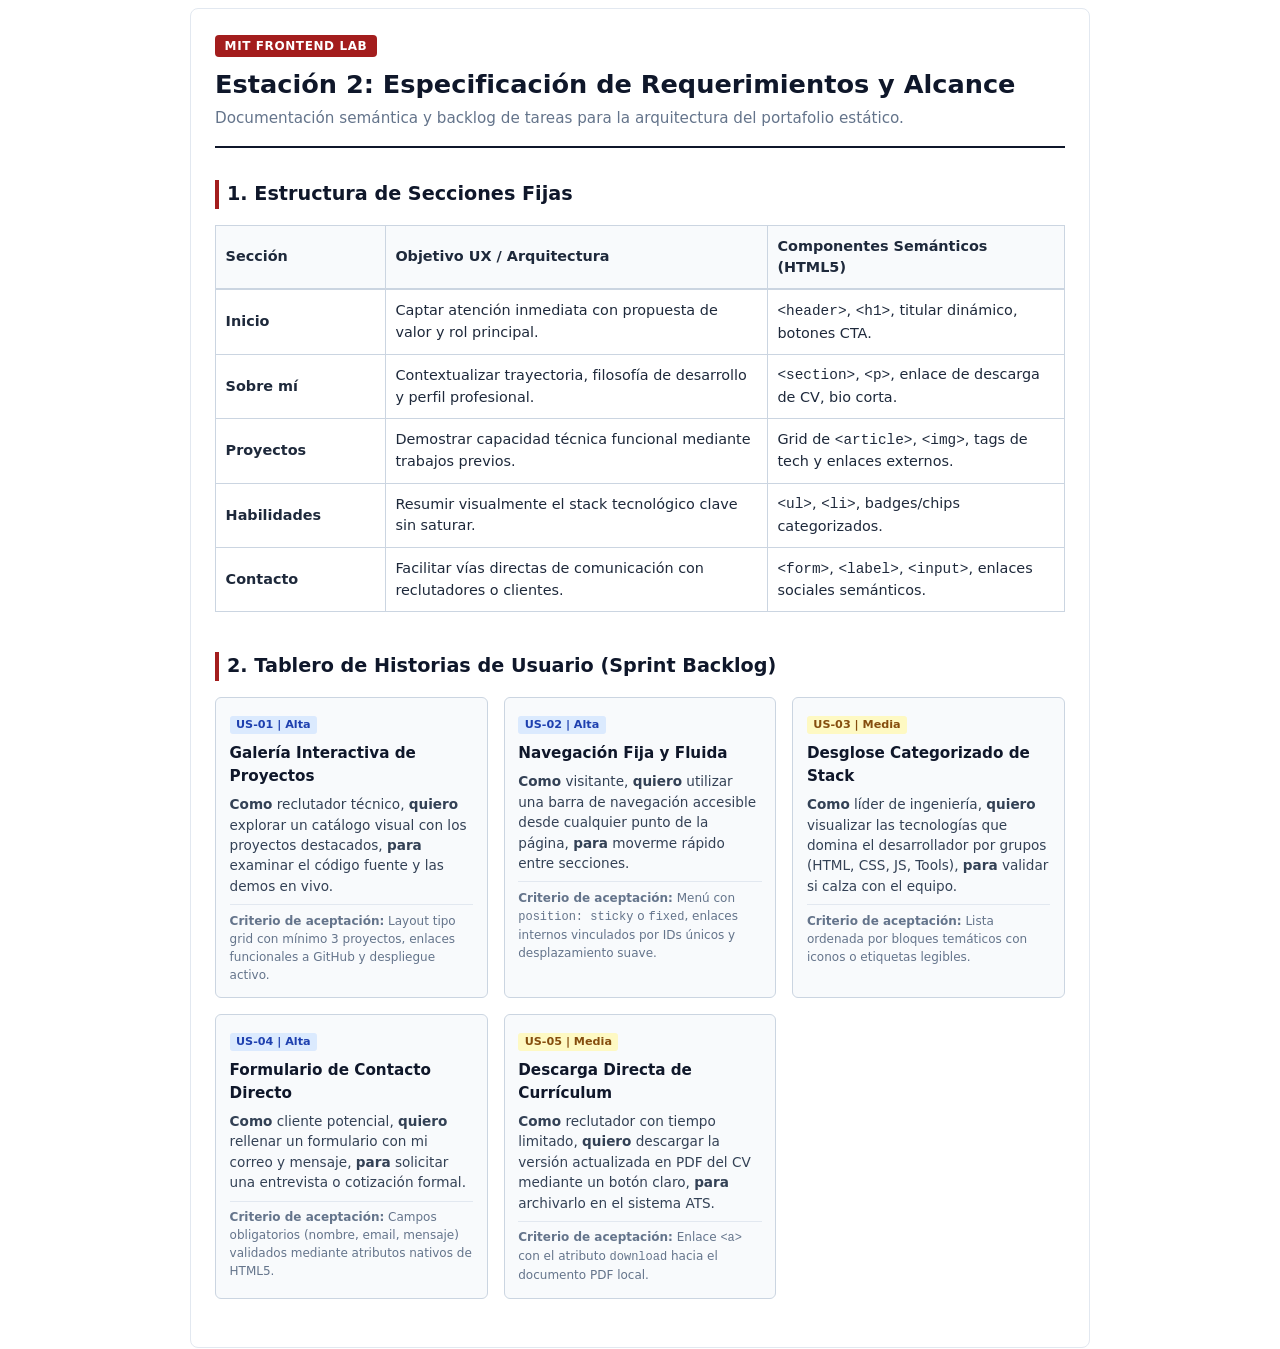
==== index.html @ 768babd1 "feat: Se completo la estación 2, estructura y contenido del portafolio" ====
<!DOCTYPE html>
<html lang="es">
    <head>
        <meta charset="UTF-8">
        <meta name="viewport" content="width=device-width, initial-scale=1.0">
        <title>Mi Página Web</title>
        <link rel="stylesheet" href="styles.css">
    </head>
    <body>

        


<article style="font-family: system-ui, -apple-system, sans-serif; max-width: 850px; margin: 0 auto; color: #1e293b; line-height: 1.5; padding: 1.5rem; border: 1px solid #e2e8f0; border-radius: 8px; background-color: #ffffff;">
  
  <header style="border-bottom: 2px solid #0f172a; padding-bottom: 1rem; margin-bottom: 2rem;">
    <span style="background-color: #a31d1d; color: #ffffff; padding: 0.25rem 0.6rem; border-radius: 4px; font-weight: 700; font-size: 0.75rem; letter-spacing: 0.05em; text-transform: uppercase;">MIT Frontend Lab</span>
    <h1 style="margin: 0.5rem 0 0.25rem 0; font-size: 1.6rem; color: #0f172a;">Estación 2: Especificación de Requerimientos y Alcance</h1>
    <p style="margin: 0; color: #64748b; font-size: 0.95rem;">Documentación semántica y backlog de tareas para la arquitectura del portafolio estático.</p>
  </header>

  <!-- Definición de Secciones Fijas -->
  <section style="margin-bottom: 2.5rem;">
    <h2 style="font-size: 1.2rem; color: #0f172a; border-left: 4px solid #a31d1d; padding-left: 0.5rem; margin-bottom: 1rem;">1. Estructura de Secciones Fijas</h2>
    
    <table style="width: 100%; border-collapse: collapse; text-align: left; font-size: 0.9rem;">
      <thead>
        <tr style="background-color: #f8fafc; border-bottom: 2px solid #cbd5e1;">
          <th style="padding: 0.6rem; border: 1px solid #cbd5e1; width: 20%;">Sección</th>
          <th style="padding: 0.6rem; border: 1px solid #cbd5e1; width: 45%;">Objetivo UX / Arquitectura</th>
          <th style="padding: 0.6rem; border: 1px solid #cbd5e1; width: 35%;">Componentes Semánticos (HTML5)</th>
        </tr>
      </thead>
      <tbody>
        <tr>
          <td style="padding: 0.6rem; border: 1px solid #cbd5e1; font-weight: 600;">Inicio</td>
          <td style="padding: 0.6rem; border: 1px solid #cbd5e1;">Captar atención inmediata con propuesta de valor y rol principal.</td>
          <td style="padding: 0.6rem; border: 1px solid #cbd5e1;"><code>&lt;header&gt;</code>, <code>&lt;h1&gt;</code>, titular dinámico, botones CTA.</td>
        </tr>
        <tr>
          <td style="padding: 0.6rem; border: 1px solid #cbd5e1; font-weight: 600;">Sobre mí</td>
          <td style="padding: 0.6rem; border: 1px solid #cbd5e1;">Contextualizar trayectoria, filosofía de desarrollo y perfil profesional.</td>
          <td style="padding: 0.6rem; border: 1px solid #cbd5e1;"><code>&lt;section&gt;</code>, <code>&lt;p&gt;</code>, enlace de descarga de CV, bio corta.</td>
        </tr>
        <tr>
          <td style="padding: 0.6rem; border: 1px solid #cbd5e1; font-weight: 600;">Proyectos</td>
          <td style="padding: 0.6rem; border: 1px solid #cbd5e1;">Demostrar capacidad técnica funcional mediante trabajos previos.</td>
          <td style="padding: 0.6rem; border: 1px solid #cbd5e1;">Grid de <code>&lt;article&gt;</code>, <code>&lt;img&gt;</code>, tags de tech y enlaces externos.</td>
        </tr>
        <tr>
          <td style="padding: 0.6rem; border: 1px solid #cbd5e1; font-weight: 600;">Habilidades</td>
          <td style="padding: 0.6rem; border: 1px solid #cbd5e1;">Resumir visualmente el stack tecnológico clave sin saturar.</td>
          <td style="padding: 0.6rem; border: 1px solid #cbd5e1;"><code>&lt;ul&gt;</code>, <code>&lt;li&gt;</code>, badges/chips categorizados.</td>
        </tr>
        <tr>
          <td style="padding: 0.6rem; border: 1px solid #cbd5e1; font-weight: 600;">Contacto</td>
          <td style="padding: 0.6rem; border: 1px solid #cbd5e1;">Facilitar vías directas de comunicación con reclutadores o clientes.</td>
          <td style="padding: 0.6rem; border: 1px solid #cbd5e1;"><code>&lt;form&gt;</code>, <code>&lt;label&gt;</code>, <code>&lt;input&gt;</code>, enlaces sociales semánticos.</td>
        </tr>
      </tbody>
    </table>
  </section>

  <!-- Historias de Usuario / Tarjetas de Tareas -->
  <section style="margin-bottom: 1.5rem;">
    <h2 style="font-size: 1.2rem; color: #0f172a; border-left: 4px solid #a31d1d; padding-left: 0.5rem; margin-bottom: 1rem;">2. Tablero de Historias de Usuario (Sprint Backlog)</h2>
    
    <div style="display: grid; grid-template-columns: repeat(auto-fit, minmax(250px, 1fr)); gap: 1rem;">
      
      <!-- Card 1 -->
      <div style="border: 1px solid #cbd5e1; border-radius: 6px; padding: 0.85rem; background-color: #f8fafc;">
        <span style="font-size: 0.7rem; font-weight: 700; color: #1e40af; background: #dbeafe; padding: 0.15rem 0.4rem; border-radius: 3px;">US-01 | Alta</span>
        <h3 style="margin: 0.4rem 0; font-size: 0.95rem; color: #0f172a;">Galería Interactiva de Proyectos</h3>
        <p style="font-size: 0.85rem; color: #334155; margin: 0 0 0.5rem 0;"><strong>Como</strong> reclutador técnico, <strong>quiero</strong> explorar un catálogo visual con los proyectos destacados, <strong>para</strong> examinar el código fuente y las demos en vivo.</p>
        <div style="font-size: 0.75rem; color: #64748b; border-top: 1px solid #e2e8f0; padding-top: 0.4rem;">
          <strong>Criterio de aceptación:</strong> Layout tipo grid con mínimo 3 proyectos, enlaces funcionales a GitHub y despliegue activo.
        </div>
      </div>

      <!-- Card 2 -->
      <div style="border: 1px solid #cbd5e1; border-radius: 6px; padding: 0.85rem; background-color: #f8fafc;">
        <span style="font-size: 0.7rem; font-weight: 700; color: #1e40af; background: #dbeafe; padding: 0.15rem 0.4rem; border-radius: 3px;">US-02 | Alta</span>
        <h3 style="margin: 0.4rem 0; font-size: 0.95rem; color: #0f172a;">Navegación Fija y Fluida</h3>
        <p style="font-size: 0.85rem; color: #334155; margin: 0 0 0.5rem 0;"><strong>Como</strong> visitante, <strong>quiero</strong> utilizar una barra de navegación accesible desde cualquier punto de la página, <strong>para</strong> moverme rápido entre secciones.</p>
        <div style="font-size: 0.75rem; color: #64748b; border-top: 1px solid #e2e8f0; padding-top: 0.4rem;">
          <strong>Criterio de aceptación:</strong> Menú con <code>position: sticky</code> o <code>fixed</code>, enlaces internos vinculados por IDs únicos y desplazamiento suave.
        </div>
      </div>

      <!-- Card 3 -->
      <div style="border: 1px solid #cbd5e1; border-radius: 6px; padding: 0.85rem; background-color: #f8fafc;">
        <span style="font-size: 0.7rem; font-weight: 700; color: #854d0e; background: #fef9c3; padding: 0.15rem 0.4rem; border-radius: 3px;">US-03 | Media</span>
        <h3 style="margin: 0.4rem 0; font-size: 0.95rem; color: #0f172a;">Desglose Categorizado de Stack</h3>
        <p style="font-size: 0.85rem; color: #334155; margin: 0 0 0.5rem 0;"><strong>Como</strong> líder de ingeniería, <strong>quiero</strong> visualizar las tecnologías que domina el desarrollador por grupos (HTML, CSS, JS, Tools), <strong>para</strong> validar si calza con el equipo.</p>
        <div style="font-size: 0.75rem; color: #64748b; border-top: 1px solid #e2e8f0; padding-top: 0.4rem;">
          <strong>Criterio de aceptación:</strong> Lista ordenada por bloques temáticos con iconos o etiquetas legibles.
        </div>
      </div>

      <!-- Card 4 -->
      <div style="border: 1px solid #cbd5e1; border-radius: 6px; padding: 0.85rem; background-color: #f8fafc;">
        <span style="font-size: 0.7rem; font-weight: 700; color: #1e40af; background: #dbeafe; padding: 0.15rem 0.4rem; border-radius: 3px;">US-04 | Alta</span>
        <h3 style="margin: 0.4rem 0; font-size: 0.95rem; color: #0f172a;">Formulario de Contacto Directo</h3>
        <p style="font-size: 0.85rem; color: #334155; margin: 0 0 0.5rem 0;"><strong>Como</strong> cliente potencial, <strong>quiero</strong> rellenar un formulario con mi correo y mensaje, <strong>para</strong> solicitar una entrevista o cotización formal.</p>
        <div style="font-size: 0.75rem; color: #64748b; border-top: 1px solid #e2e8f0; padding-top: 0.4rem;">
          <strong>Criterio de aceptación:</strong> Campos obligatorios (nombre, email, mensaje) validados mediante atributos nativos de HTML5.
        </div>
      </div>

      <!-- Card 5 -->
      <div style="border: 1px solid #cbd5e1; border-radius: 6px; padding: 0.85rem; background-color: #f8fafc;">
        <span style="font-size: 0.7rem; font-weight: 700; color: #854d0e; background: #fef9c3; padding: 0.15rem 0.4rem; border-radius: 3px;">US-05 | Media</span>
        <h3 style="margin: 0.4rem 0; font-size: 0.95rem; color: #0f172a;">Descarga Directa de Currículum</h3>
        <p style="font-size: 0.85rem; color: #334155; margin: 0 0 0.5rem 0;"><strong>Como</strong> reclutador con tiempo limitado, <strong>quiero</strong> descargar la versión actualizada en PDF del CV mediante un botón claro, <strong>para</strong> archivarlo en el sistema ATS.</p>
        <div style="font-size: 0.75rem; color: #64748b; border-top: 1px solid #e2e8f0; padding-top: 0.4rem;">
          <strong>Criterio de aceptación:</strong> Enlace <code>&lt;a&gt;</code> con el atributo <code>download</code> hacia el documento PDF local.
        </div>
      </div>

    </div>
  </section>
</article>

    </body>
</html>
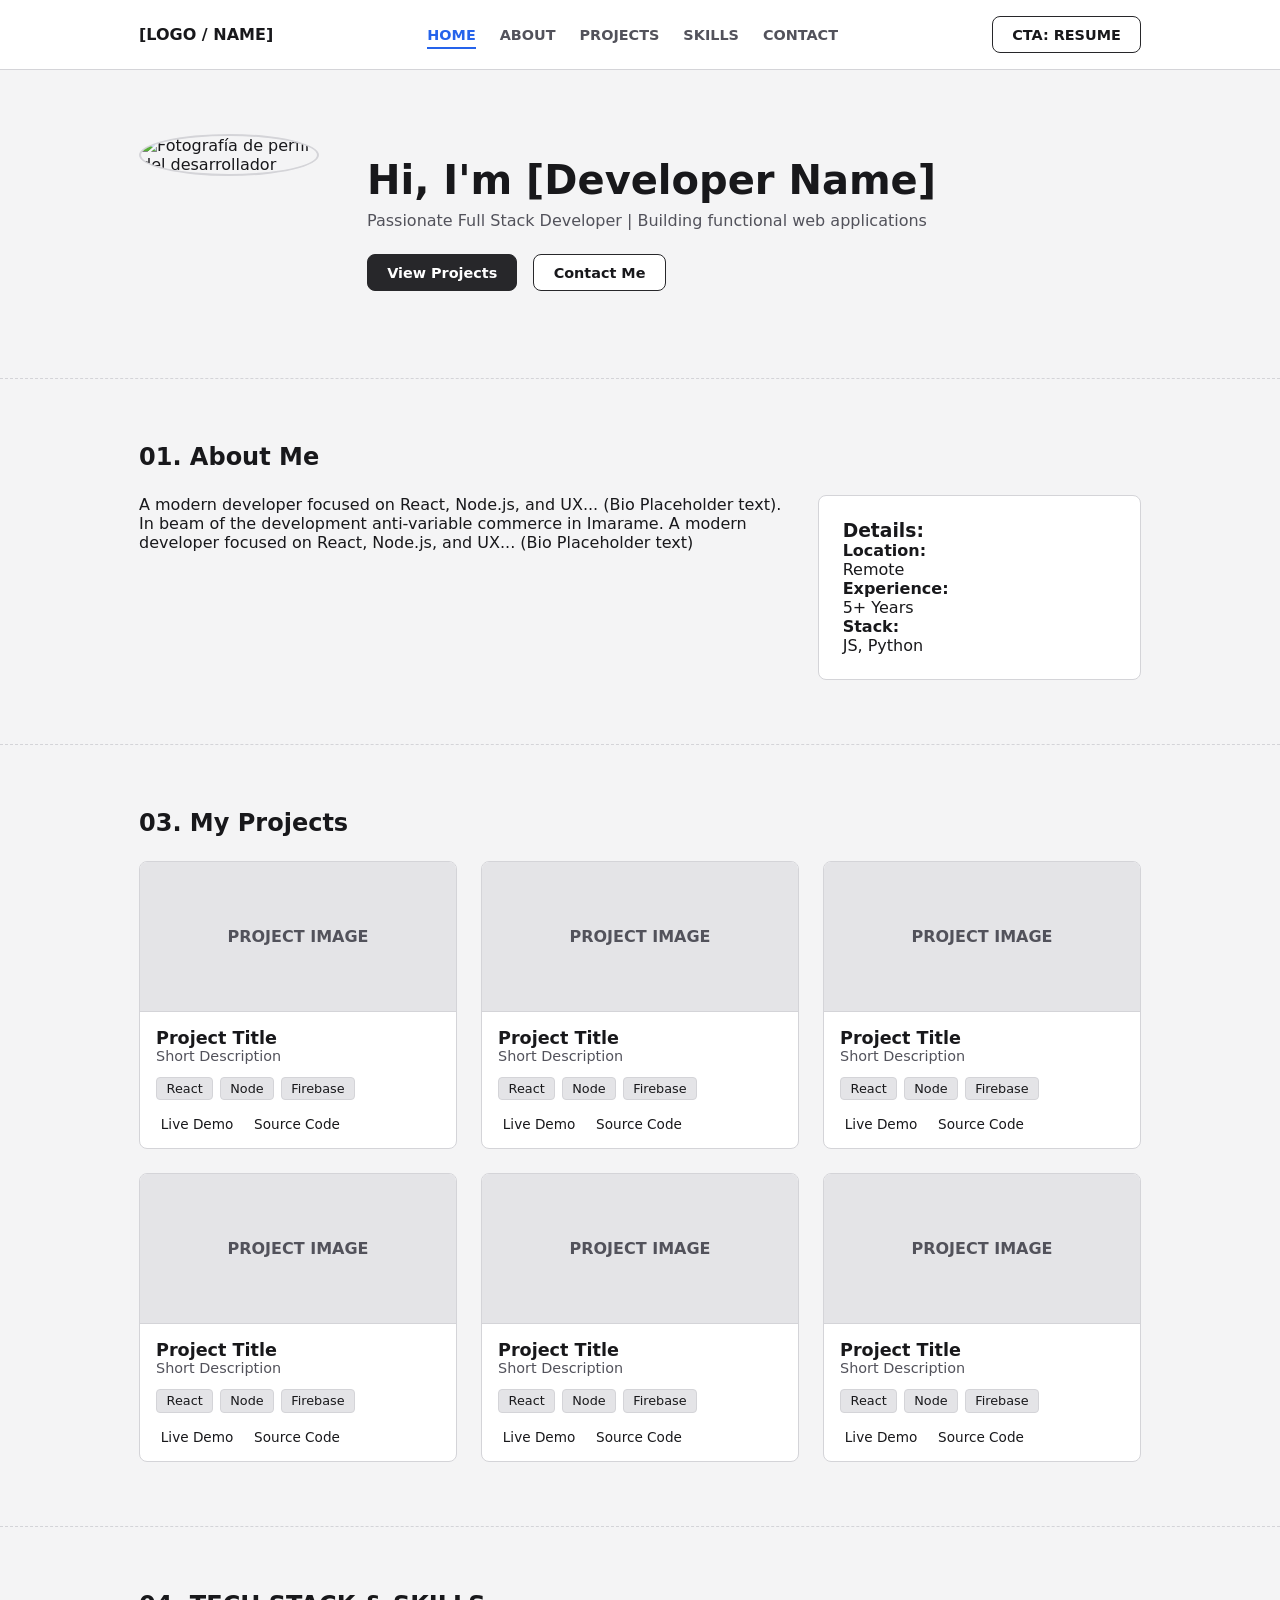
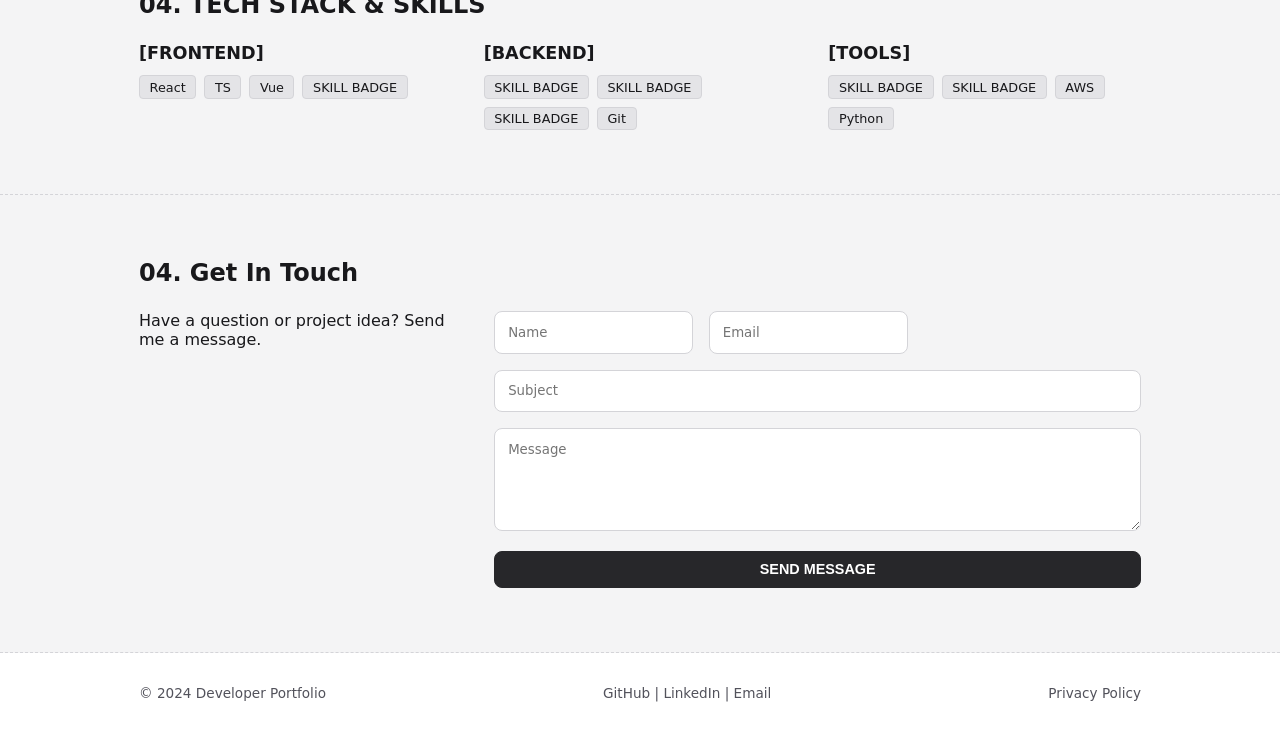
==== commit bde94468: "fix: project structure" ====
--- a/index.html
+++ b/index.html
@@ -1,125 +1,440 @@
-<!DOCTYPE html>
+<!doctype html>
 <html lang="es">
-    <head>
-        <meta charset="UTF-8">
-        <meta name="viewport" content="width=device-width, initial-scale=1.0">
-        <title>Mi Página Web</title>
-        <link rel="stylesheet" href="styles.css">
-    </head>
-    <body>
-
-        
-
-
-<article style="font-family: system-ui, -apple-system, sans-serif; max-width: 850px; margin: 0 auto; color: #1e293b; line-height: 1.5; padding: 1.5rem; border: 1px solid #e2e8f0; border-radius: 8px; background-color: #ffffff;">
-  
-  <header style="border-bottom: 2px solid #0f172a; padding-bottom: 1rem; margin-bottom: 2rem;">
-    <span style="background-color: #a31d1d; color: #ffffff; padding: 0.25rem 0.6rem; border-radius: 4px; font-weight: 700; font-size: 0.75rem; letter-spacing: 0.05em; text-transform: uppercase;">MIT Frontend Lab</span>
-    <h1 style="margin: 0.5rem 0 0.25rem 0; font-size: 1.6rem; color: #0f172a;">Estación 2: Especificación de Requerimientos y Alcance</h1>
-    <p style="margin: 0; color: #64748b; font-size: 0.95rem;">Documentación semántica y backlog de tareas para la arquitectura del portafolio estático.</p>
-  </header>
-
-  <!-- Definición de Secciones Fijas -->
-  <section style="margin-bottom: 2.5rem;">
-    <h2 style="font-size: 1.2rem; color: #0f172a; border-left: 4px solid #a31d1d; padding-left: 0.5rem; margin-bottom: 1rem;">1. Estructura de Secciones Fijas</h2>
-    
-    <table style="width: 100%; border-collapse: collapse; text-align: left; font-size: 0.9rem;">
-      <thead>
-        <tr style="background-color: #f8fafc; border-bottom: 2px solid #cbd5e1;">
-          <th style="padding: 0.6rem; border: 1px solid #cbd5e1; width: 20%;">Sección</th>
-          <th style="padding: 0.6rem; border: 1px solid #cbd5e1; width: 45%;">Objetivo UX / Arquitectura</th>
-          <th style="padding: 0.6rem; border: 1px solid #cbd5e1; width: 35%;">Componentes Semánticos (HTML5)</th>
-        </tr>
-      </thead>
-      <tbody>
-        <tr>
-          <td style="padding: 0.6rem; border: 1px solid #cbd5e1; font-weight: 600;">Inicio</td>
-          <td style="padding: 0.6rem; border: 1px solid #cbd5e1;">Captar atención inmediata con propuesta de valor y rol principal.</td>
-          <td style="padding: 0.6rem; border: 1px solid #cbd5e1;"><code>&lt;header&gt;</code>, <code>&lt;h1&gt;</code>, titular dinámico, botones CTA.</td>
-        </tr>
-        <tr>
-          <td style="padding: 0.6rem; border: 1px solid #cbd5e1; font-weight: 600;">Sobre mí</td>
-          <td style="padding: 0.6rem; border: 1px solid #cbd5e1;">Contextualizar trayectoria, filosofía de desarrollo y perfil profesional.</td>
-          <td style="padding: 0.6rem; border: 1px solid #cbd5e1;"><code>&lt;section&gt;</code>, <code>&lt;p&gt;</code>, enlace de descarga de CV, bio corta.</td>
-        </tr>
-        <tr>
-          <td style="padding: 0.6rem; border: 1px solid #cbd5e1; font-weight: 600;">Proyectos</td>
-          <td style="padding: 0.6rem; border: 1px solid #cbd5e1;">Demostrar capacidad técnica funcional mediante trabajos previos.</td>
-          <td style="padding: 0.6rem; border: 1px solid #cbd5e1;">Grid de <code>&lt;article&gt;</code>, <code>&lt;img&gt;</code>, tags de tech y enlaces externos.</td>
-        </tr>
-        <tr>
-          <td style="padding: 0.6rem; border: 1px solid #cbd5e1; font-weight: 600;">Habilidades</td>
-          <td style="padding: 0.6rem; border: 1px solid #cbd5e1;">Resumir visualmente el stack tecnológico clave sin saturar.</td>
-          <td style="padding: 0.6rem; border: 1px solid #cbd5e1;"><code>&lt;ul&gt;</code>, <code>&lt;li&gt;</code>, badges/chips categorizados.</td>
-        </tr>
-        <tr>
-          <td style="padding: 0.6rem; border: 1px solid #cbd5e1; font-weight: 600;">Contacto</td>
-          <td style="padding: 0.6rem; border: 1px solid #cbd5e1;">Facilitar vías directas de comunicación con reclutadores o clientes.</td>
-          <td style="padding: 0.6rem; border: 1px solid #cbd5e1;"><code>&lt;form&gt;</code>, <code>&lt;label&gt;</code>, <code>&lt;input&gt;</code>, enlaces sociales semánticos.</td>
-        </tr>
-      </tbody>
-    </table>
-  </section>
-
-  <!-- Historias de Usuario / Tarjetas de Tareas -->
-  <section style="margin-bottom: 1.5rem;">
-    <h2 style="font-size: 1.2rem; color: #0f172a; border-left: 4px solid #a31d1d; padding-left: 0.5rem; margin-bottom: 1rem;">2. Tablero de Historias de Usuario (Sprint Backlog)</h2>
-    
-    <div style="display: grid; grid-template-columns: repeat(auto-fit, minmax(250px, 1fr)); gap: 1rem;">
-      
-      <!-- Card 1 -->
-      <div style="border: 1px solid #cbd5e1; border-radius: 6px; padding: 0.85rem; background-color: #f8fafc;">
-        <span style="font-size: 0.7rem; font-weight: 700; color: #1e40af; background: #dbeafe; padding: 0.15rem 0.4rem; border-radius: 3px;">US-01 | Alta</span>
-        <h3 style="margin: 0.4rem 0; font-size: 0.95rem; color: #0f172a;">Galería Interactiva de Proyectos</h3>
-        <p style="font-size: 0.85rem; color: #334155; margin: 0 0 0.5rem 0;"><strong>Como</strong> reclutador técnico, <strong>quiero</strong> explorar un catálogo visual con los proyectos destacados, <strong>para</strong> examinar el código fuente y las demos en vivo.</p>
-        <div style="font-size: 0.75rem; color: #64748b; border-top: 1px solid #e2e8f0; padding-top: 0.4rem;">
-          <strong>Criterio de aceptación:</strong> Layout tipo grid con mínimo 3 proyectos, enlaces funcionales a GitHub y despliegue activo.
+  <head>
+    <meta charset="UTF-8" />
+    <meta name="viewport" content="width=device-width, initial-scale=1.0" />
+    <title>Developer Portfolio</title>
+    <link rel="stylesheet" href="assets/styles/styles.css" />
+    <script src="assets/scripts/script.js"></script>
+    <!-- Lucide Icons -->
+    <script src="https://unpkg.com/lucide@latest"></script>
+  </head>
+  <body>
+    <!-- STICKY NAVBAR -->
+    <header class="navbar-header">
+      <nav class="navbar" aria-label="Navegación principal">
+        <span class="logo" role="banner">[LOGO / NAME]</span>
+
+        <ul class="nav-links" role="list">
+          <li>
+            <a href="#hero" class="nav-link active" aria-current="page">HOME</a>
+          </li>
+          <li><a href="#about" class="nav-link">ABOUT</a></li>
+          <li><a href="#projects" class="nav-link">PROJECTS</a></li>
+          <li><a href="#skills" class="nav-link">SKILLS</a></li>
+          <li><a href="#contact" class="nav-link">CONTACT</a></li>
+        </ul>
+
+        <a href="#resume" class="btn btn-outline btn-sm" role="button"
+          >CTA: RESUME</a
+        >
+      </nav>
+    </header>
+
+    <main>
+      <!-- 01. HERO SECTION -->
+      <section
+        id="hero"
+        class="section hero-section"
+        aria-labelledby="hero-heading"
+      >
+        <div class="container hero-container">
+          <figure class="profile-img-container">
+            <img
+              src="https://upload.wikimedia.org/wikipedia/commons/thumb/3/3e/Raccoon_in_Central_Park_(35264).jpg/1280px-Raccoon_in_Central_Park_(35264).jpg"
+              alt="Fotografía de perfil del desarrollador"
+              id="profile-img"
+              class="profile-img"
+              tabindex="0"
+              role="button"
+              aria-pressed="false"
+              aria-label="Activar efecto cómico de giro disco en la imagen de perfil"
+            />
+          </figure>
+
+          <header class="hero-content">
+            <h1 id="hero-heading">Hi, I'm [Developer Name]</h1>
+            <p class="subtitle">
+              Passionate Full Stack Developer | Building functional web
+              applications
+            </p>
+
+            <div
+              class="hero-buttons"
+              role="group"
+              aria-label="Acciones principales"
+            >
+              <a href="#projects" class="btn btn-primary" role="button"
+                >View Projects</a
+              >
+              <a href="#contact" class="btn btn-secondary" role="button"
+                >Contact Me</a
+              >
+            </div>
+          </header>
         </div>
+      </section>
+
+      <!-- 02. ABOUT ME -->
+      <section
+        id="about"
+        class="section about-section"
+        aria-labelledby="about-heading"
+      >
+        <div class="container">
+          <h2 id="about-heading">01. About Me</h2>
+
+          <div class="about-grid">
+            <article class="about-bio">
+              <p>
+                A modern developer focused on React, Node.js, and UX... (Bio
+                Placeholder text). In beam of the development anti-variable
+                commerce in Imarame. A modern developer focused on React,
+                Node.js, and UX... (Bio Placeholder text)
+              </p>
+            </article>
+
+            <aside class="about-details-card" aria-labelledby="details-heading">
+              <h3 id="details-heading">Details:</h3>
+              <dl>
+                <dt><strong>Location:</strong></dt>
+                <dd>Remote</dd>
+                <dt><strong>Experience:</strong></dt>
+                <dd>5+ Years</dd>
+                <dt><strong>Stack:</strong></dt>
+                <dd>JS, Python</dd>
+              </dl>
+            </aside>
+          </div>
+        </div>
+      </section>
+
+      <!-- 03. MY PROJECTS -->
+      <section
+        id="projects"
+        class="section projects-section"
+        aria-labelledby="projects-heading"
+      >
+        <div class="container">
+          <h2 id="projects-heading">03. My Projects</h2>
+
+          <div class="projects-grid">
+            <!-- PROYECTO 1 -->
+            <article class="project-card">
+              <figure class="project-img-placeholder">
+                <figcaption>PROJECT IMAGE</figcaption>
+              </figure>
+              <div class="project-info">
+                <h3>Project Title</h3>
+                <p>Short Description</p>
+
+                <ul class="tags" aria-label="Tecnologías usadas">
+                  <li class="badge">React</li>
+                  <li class="badge">Node</li>
+                  <li class="badge">Firebase</li>
+                </ul>
+
+                <footer class="project-links">
+                  <a href="#" aria-label="Ver demostración en vivo del proyecto"
+                    ><i data-lucide="external-link" aria-hidden="true"></i> Live
+                    Demo</a
+                  >
+                  <a href="#" aria-label="Ver código fuente en GitHub"
+                    ><i data-lucide="code" aria-hidden="true"></i> Source
+                    Code</a
+                  >
+                </footer>
+              </div>
+            </article>
+
+            <!-- PROYECTO 2 -->
+            <article class="project-card">
+              <figure class="project-img-placeholder">
+                <figcaption>PROJECT IMAGE</figcaption>
+              </figure>
+              <div class="project-info">
+                <h3>Project Title</h3>
+                <p>Short Description</p>
+
+                <ul class="tags" aria-label="Tecnologías usadas">
+                  <li class="badge">React</li>
+                  <li class="badge">Node</li>
+                  <li class="badge">Firebase</li>
+                </ul>
+
+                <footer class="project-links">
+                  <a href="#" aria-label="Ver demostración en vivo del proyecto"
+                    ><i data-lucide="external-link" aria-hidden="true"></i> Live
+                    Demo</a
+                  >
+                  <a href="#" aria-label="Ver código fuente en GitHub"
+                    ><i data-lucide="code" aria-hidden="true"></i> Source
+                    Code</a
+                  >
+                </footer>
+              </div>
+            </article>
+
+            <!-- PROYECTO 3 -->
+            <article class="project-card">
+              <figure class="project-img-placeholder">
+                <figcaption>PROJECT IMAGE</figcaption>
+              </figure>
+              <div class="project-info">
+                <h3>Project Title</h3>
+                <p>Short Description</p>
+
+                <ul class="tags" aria-label="Tecnologías usadas">
+                  <li class="badge">React</li>
+                  <li class="badge">Node</li>
+                  <li class="badge">Firebase</li>
+                </ul>
+
+                <footer class="project-links">
+                  <a href="#" aria-label="Ver demostración en vivo del proyecto"
+                    ><i data-lucide="external-link" aria-hidden="true"></i> Live
+                    Demo</a
+                  >
+                  <a href="#" aria-label="Ver código fuente en GitHub"
+                    ><i data-lucide="code" aria-hidden="true"></i> Source
+                    Code</a
+                  >
+                </footer>
+              </div>
+            </article>
+
+            <!-- PROYECTO 4 -->
+            <article class="project-card">
+              <figure class="project-img-placeholder">
+                <figcaption>PROJECT IMAGE</figcaption>
+              </figure>
+              <div class="project-info">
+                <h3>Project Title</h3>
+                <p>Short Description</p>
+
+                <ul class="tags" aria-label="Tecnologías usadas">
+                  <li class="badge">React</li>
+                  <li class="badge">Node</li>
+                  <li class="badge">Firebase</li>
+                </ul>
+
+                <footer class="project-links">
+                  <a href="#" aria-label="Ver demostración en vivo del proyecto"
+                    ><i data-lucide="external-link" aria-hidden="true"></i> Live
+                    Demo</a
+                  >
+                  <a href="#" aria-label="Ver código fuente en GitHub"
+                    ><i data-lucide="code" aria-hidden="true"></i> Source
+                    Code</a
+                  >
+                </footer>
+              </div>
+            </article>
+
+            <!-- PROYECTO 5 -->
+            <article class="project-card">
+              <figure class="project-img-placeholder">
+                <figcaption>PROJECT IMAGE</figcaption>
+              </figure>
+              <div class="project-info">
+                <h3>Project Title</h3>
+                <p>Short Description</p>
+
+                <ul class="tags" aria-label="Tecnologías usadas">
+                  <li class="badge">React</li>
+                  <li class="badge">Node</li>
+                  <li class="badge">Firebase</li>
+                </ul>
+
+                <footer class="project-links">
+                  <a href="#" aria-label="Ver demostración en vivo del proyecto"
+                    ><i data-lucide="external-link" aria-hidden="true"></i> Live
+                    Demo</a
+                  >
+                  <a href="#" aria-label="Ver código fuente en GitHub"
+                    ><i data-lucide="code" aria-hidden="true"></i> Source
+                    Code</a
+                  >
+                </footer>
+              </div>
+            </article>
+
+            <!-- PROYECTO 6 -->
+            <article class="project-card">
+              <figure class="project-img-placeholder">
+                <figcaption>PROJECT IMAGE</figcaption>
+              </figure>
+              <div class="project-info">
+                <h3>Project Title</h3>
+                <p>Short Description</p>
+
+                <ul class="tags" aria-label="Tecnologías usadas">
+                  <li class="badge">React</li>
+                  <li class="badge">Node</li>
+                  <li class="badge">Firebase</li>
+                </ul>
+
+                <footer class="project-links">
+                  <a href="#" aria-label="Ver demostración en vivo del proyecto"
+                    ><i data-lucide="external-link" aria-hidden="true"></i> Live
+                    Demo</a
+                  >
+                  <a href="#" aria-label="Ver código fuente en GitHub"
+                    ><i data-lucide="code" aria-hidden="true"></i> Source
+                    Code</a
+                  >
+                </footer>
+              </div>
+            </article>
+          </div>
+        </div>
+      </section>
+
+      <!-- 04. TECH STACK & SKILLS -->
+      <section
+        id="skills"
+        class="section skills-section"
+        aria-labelledby="skills-heading"
+      >
+        <div class="container">
+          <h2 id="skills-heading">04. TECH STACK & SKILLS</h2>
+
+          <div class="skills-grid">
+            <fieldset
+              class="skill-group"
+              role="group"
+              aria-labelledby="skill-frontend"
+            >
+              <legend id="skill-frontend">[FRONTEND]</legend>
+              <ul class="skill-badges">
+                <li class="badge">React</li>
+                <li class="badge">TS</li>
+                <li class="badge">Vue</li>
+                <li class="badge">SKILL BADGE</li>
+              </ul>
+            </fieldset>
+
+            <fieldset
+              class="skill-group"
+              role="group"
+              aria-labelledby="skill-backend"
+            >
+              <legend id="skill-backend">[BACKEND]</legend>
+              <ul class="skill-badges">
+                <li class="badge">SKILL BADGE</li>
+                <li class="badge">SKILL BADGE</li>
+                <li class="badge">SKILL BADGE</li>
+                <li class="badge">Git</li>
+              </ul>
+            </fieldset>
+
+            <fieldset
+              class="skill-group"
+              role="group"
+              aria-labelledby="skill-tools"
+            >
+              <legend id="skill-tools">[TOOLS]</legend>
+              <ul class="skill-badges">
+                <li class="badge">SKILL BADGE</li>
+                <li class="badge">SKILL BADGE</li>
+                <li class="badge">AWS</li>
+                <li class="badge">Python</li>
+              </ul>
+            </fieldset>
+          </div>
+        </div>
+      </section>
+
+      <!-- 05. CONTACT ME -->
+      <section
+        id="contact"
+        class="section contact-section"
+        aria-labelledby="contact-heading"
+      >
+        <div class="container">
+          <h2 id="contact-heading">04. Get In Touch</h2>
+
+          <div class="contact-grid">
+            <p class="contact-text">
+              Have a question or project idea? Send me a message.
+            </p>
+
+            <form class="contact-form" aria-label="Formulario de contacto">
+              <div class="form-row">
+                <div class="field-container">
+                  <label for="name" class="visually-hidden">Nombre</label>
+                  <input
+                    type="text"
+                    id="name"
+                    name="name"
+                    placeholder="Name"
+                    required
+                    aria-required="true"
+                  />
+                </div>
+                <div class="field-container">
+                  <label for="email" class="visually-hidden"
+                    >Correo electrónico</label
+                  >
+                  <input
+                    type="email"
+                    id="email"
+                    name="email"
+                    placeholder="Email"
+                    required
+                    aria-required="true"
+                  />
+                </div>
+              </div>
+
+              <div class="field-container">
+                <label for="subject" class="visually-hidden">Asunto</label>
+                <input
+                  type="text"
+                  id="subject"
+                  name="subject"
+                  placeholder="Subject"
+                  required
+                  aria-required="true"
+                />
+              </div>
+
+              <div class="field-container">
+                <label for="message" class="visually-hidden">Mensaje</label>
+                <textarea
+                  id="message"
+                  name="message"
+                  placeholder="Message"
+                  rows="5"
+                  required
+                  aria-required="true"
+                ></textarea>
+              </div>
+
+              <button type="submit" class="btn btn-full">SEND MESSAGE</button>
+            </form>
+          </div>
+        </div>
+      </section>
+    </main>
+
+    <!-- FOOTER -->
+    <footer class="footer">
+      <div class="container footer-container">
+        <p>&copy; 2024 Developer Portfolio</p>
+
+        <nav class="footer-links" aria-label="Enlaces a redes sociales">
+          <a href="#" aria-label="Perfil de GitHub">GitHub</a> |
+          <a href="#" aria-label="Perfil de LinkedIn">LinkedIn</a> |
+          <a href="#" aria-label="Enviar correo electrónico">Email</a>
+        </nav>
+
+        <a href="#" class="privacy-link">Privacy Policy</a>
       </div>
-
-      <!-- Card 2 -->
-      <div style="border: 1px solid #cbd5e1; border-radius: 6px; padding: 0.85rem; background-color: #f8fafc;">
-        <span style="font-size: 0.7rem; font-weight: 700; color: #1e40af; background: #dbeafe; padding: 0.15rem 0.4rem; border-radius: 3px;">US-02 | Alta</span>
-        <h3 style="margin: 0.4rem 0; font-size: 0.95rem; color: #0f172a;">Navegación Fija y Fluida</h3>
-        <p style="font-size: 0.85rem; color: #334155; margin: 0 0 0.5rem 0;"><strong>Como</strong> visitante, <strong>quiero</strong> utilizar una barra de navegación accesible desde cualquier punto de la página, <strong>para</strong> moverme rápido entre secciones.</p>
-        <div style="font-size: 0.75rem; color: #64748b; border-top: 1px solid #e2e8f0; padding-top: 0.4rem;">
-          <strong>Criterio de aceptación:</strong> Menú con <code>position: sticky</code> o <code>fixed</code>, enlaces internos vinculados por IDs únicos y desplazamiento suave.
-        </div>
-      </div>
-
-      <!-- Card 3 -->
-      <div style="border: 1px solid #cbd5e1; border-radius: 6px; padding: 0.85rem; background-color: #f8fafc;">
-        <span style="font-size: 0.7rem; font-weight: 700; color: #854d0e; background: #fef9c3; padding: 0.15rem 0.4rem; border-radius: 3px;">US-03 | Media</span>
-        <h3 style="margin: 0.4rem 0; font-size: 0.95rem; color: #0f172a;">Desglose Categorizado de Stack</h3>
-        <p style="font-size: 0.85rem; color: #334155; margin: 0 0 0.5rem 0;"><strong>Como</strong> líder de ingeniería, <strong>quiero</strong> visualizar las tecnologías que domina el desarrollador por grupos (HTML, CSS, JS, Tools), <strong>para</strong> validar si calza con el equipo.</p>
-        <div style="font-size: 0.75rem; color: #64748b; border-top: 1px solid #e2e8f0; padding-top: 0.4rem;">
-          <strong>Criterio de aceptación:</strong> Lista ordenada por bloques temáticos con iconos o etiquetas legibles.
-        </div>
-      </div>
-
-      <!-- Card 4 -->
-      <div style="border: 1px solid #cbd5e1; border-radius: 6px; padding: 0.85rem; background-color: #f8fafc;">
-        <span style="font-size: 0.7rem; font-weight: 700; color: #1e40af; background: #dbeafe; padding: 0.15rem 0.4rem; border-radius: 3px;">US-04 | Alta</span>
-        <h3 style="margin: 0.4rem 0; font-size: 0.95rem; color: #0f172a;">Formulario de Contacto Directo</h3>
-        <p style="font-size: 0.85rem; color: #334155; margin: 0 0 0.5rem 0;"><strong>Como</strong> cliente potencial, <strong>quiero</strong> rellenar un formulario con mi correo y mensaje, <strong>para</strong> solicitar una entrevista o cotización formal.</p>
-        <div style="font-size: 0.75rem; color: #64748b; border-top: 1px solid #e2e8f0; padding-top: 0.4rem;">
-          <strong>Criterio de aceptación:</strong> Campos obligatorios (nombre, email, mensaje) validados mediante atributos nativos de HTML5.
-        </div>
-      </div>
-
-      <!-- Card 5 -->
-      <div style="border: 1px solid #cbd5e1; border-radius: 6px; padding: 0.85rem; background-color: #f8fafc;">
-        <span style="font-size: 0.7rem; font-weight: 700; color: #854d0e; background: #fef9c3; padding: 0.15rem 0.4rem; border-radius: 3px;">US-05 | Media</span>
-        <h3 style="margin: 0.4rem 0; font-size: 0.95rem; color: #0f172a;">Descarga Directa de Currículum</h3>
-        <p style="font-size: 0.85rem; color: #334155; margin: 0 0 0.5rem 0;"><strong>Como</strong> reclutador con tiempo limitado, <strong>quiero</strong> descargar la versión actualizada en PDF del CV mediante un botón claro, <strong>para</strong> archivarlo en el sistema ATS.</p>
-        <div style="font-size: 0.75rem; color: #64748b; border-top: 1px solid #e2e8f0; padding-top: 0.4rem;">
-          <strong>Criterio de aceptación:</strong> Enlace <code>&lt;a&gt;</code> con el atributo <code>download</code> hacia el documento PDF local.
-        </div>
-      </div>
-
-    </div>
-  </section>
-</article>
-
-    </body>
+    </footer>
+
+    <script>
+      lucide.createIcons();
+    </script>
+  </body>
 </html>
--- a/assets/styles/styles.css
+++ b/assets/styles/styles.css
@@ -0,0 +1,393 @@
+/* --- RESET & VARIABLES --- */
+* {
+  margin: 0;
+  padding: 0;
+  box-sizing: border-box;
+}
+
+:root {
+  --bg-color: #f4f4f5;
+  --card-bg: #ffffff;
+  --text-primary: #18181b;
+  --text-secondary: #52525b;
+  --border-color: #d4d4d8;
+  --accent-color: #27272a;
+  --active-color: #2563eb; /* Color de realce para navegación activa */
+  --radius: 8px;
+}
+
+html {
+  scroll-behavior: smooth;
+  font-family:
+    system-ui,
+    -apple-system,
+    BlinkMacSystemFont,
+    "Segoe UI",
+    Roboto,
+    Oxygen,
+    Ubuntu,
+    Cantarell,
+    sans-serif;
+  color: var(--text-primary);
+  background-color: var(--bg-color);
+}
+
+.container {
+  max-width: 1050px;
+  margin: 0 auto;
+  padding: 0 1.5rem;
+}
+
+.section {
+  padding: 4rem 0;
+  border-bottom: 1px dashed var(--border-color);
+}
+
+/* --- NAVBAR --- */
+.navbar-header {
+  position: sticky;
+  top: 0;
+  background-color: rgba(255, 255, 255, 0.95);
+  backdrop-filter: blur(5px);
+  border-bottom: 1px solid var(--border-color);
+  z-index: 1000;
+}
+
+.navbar {
+  max-width: 1050px;
+  margin: 0 auto;
+  padding: 1rem 1.5rem;
+  display: flex;
+  justify-content: space-between;
+  align-items: center;
+}
+
+.logo {
+  font-weight: bold;
+}
+
+.nav-links {
+  display: flex;
+  list-style: none;
+  gap: 1.5rem;
+}
+
+.nav-link {
+  text-decoration: none;
+  color: var(--text-secondary);
+  font-size: 0.9rem;
+  font-weight: 600;
+  transition:
+    color 0.3s,
+    border-bottom 0.3s;
+  padding-bottom: 4px;
+}
+
+/* Estado activo requerido por JavaScript */
+.nav-link.active {
+  color: var(--active-color);
+  border-bottom: 2px solid var(--active-color);
+}
+
+/* --- BUTTONS & BADGES --- */
+.btn {
+  display: inline-block;
+  padding: 0.6rem 1.2rem;
+  border-radius: var(--radius);
+  text-decoration: none;
+  font-weight: 600;
+  font-size: 0.9rem;
+  cursor: pointer;
+  border: 1px solid var(--accent-color);
+  transition: all 0.2s ease;
+}
+
+.btn-primary {
+  background-color: var(--accent-color);
+  color: white;
+}
+
+.btn-secondary {
+  background-color: white;
+  color: var(--text-primary);
+}
+
+.btn-outline {
+  background-color: transparent;
+  color: var(--text-primary);
+}
+
+.btn-full {
+  width: 100%;
+  background-color: var(--accent-color);
+  color: white;
+}
+
+.badge {
+  background-color: #e4e4e7;
+  padding: 0.2rem 0.6rem;
+  border-radius: 4px;
+  font-size: 0.8rem;
+  border: 1px solid var(--border-color);
+}
+
+/* --- HERO SECTION --- */
+.hero-container {
+  display: flex;
+  align-items: center;
+  gap: 3rem;
+}
+
+.profile-img-container {
+  /* Contenedor relativo para permitir desbordamiento al agrandar la imagen */
+  position: relative;
+  width: 180px;
+  height: 180px;
+}
+
+.profile-img {
+  width: 100%;
+  height: 100%;
+  border-radius: 50%;
+  object-fit: cover;
+  border: 2px solid var(--border-color);
+  cursor: pointer;
+  /* Transición fluida cuando no tiene la clase cómica */
+  transition:
+    transform 0.4s ease,
+    box-shadow 0.4s ease;
+}
+
+/* Animación cómica de giro infinito estilo disco */
+@keyframes spinDisc {
+  0% {
+    transform: scale(2.2) rotate(0deg);
+  }
+  100% {
+    transform: scale(2.2) rotate(360deg);
+  }
+}
+
+/* Clase añadida dinámicamente con JS */
+.profile-img.funny-spin {
+  animation: spinDisc 1s linear infinite;
+  box-shadow: 0 10px 25px rgba(0, 0, 0, 0.3);
+  z-index: 10;
+}
+
+.hero-content h1 {
+  font-size: 2.5rem;
+  margin-bottom: 0.5rem;
+}
+
+.hero-content .subtitle {
+  color: var(--text-secondary);
+  margin-bottom: 1.5rem;
+}
+
+.hero-buttons {
+  display: flex;
+  gap: 1rem;
+}
+
+/* --- ABOUT SECTION --- */
+.about-grid {
+  display: grid;
+  grid-template-columns: 2fr 1fr;
+  gap: 2rem;
+  margin-top: 1.5rem;
+}
+
+.about-details-card {
+  background: var(--card-bg);
+  padding: 1.5rem;
+  border: 1px solid var(--border-color);
+  border-radius: var(--radius);
+}
+
+.about-details-card p {
+  margin-top: 0.5rem;
+}
+
+/* --- PROJECTS SECTION --- */
+.projects-grid {
+  display: grid;
+  grid-template-columns: repeat(auto-fit, minmax(280px, 1fr));
+  gap: 1.5rem;
+  margin-top: 1.5rem;
+}
+
+.project-card {
+  background: var(--card-bg);
+  border: 1px solid var(--border-color);
+  border-radius: var(--radius);
+  overflow: hidden;
+}
+
+.project-img-placeholder {
+  height: 150px;
+  background-color: #e4e4e7;
+  display: flex;
+  align-items: center;
+  justify-content: center;
+  border-bottom: 1px solid var(--border-color);
+  color: var(--text-secondary);
+  font-weight: bold;
+}
+
+.project-info {
+  padding: 1rem;
+}
+
+.project-info h3 {
+  font-size: 1.1rem;
+}
+
+.project-info p {
+  color: var(--text-secondary);
+  font-size: 0.9rem;
+  margin-bottom: 0.8rem;
+}
+
+.tags {
+  display: flex;
+  gap: 0.4rem;
+  margin-bottom: 1rem;
+}
+
+.project-links {
+  display: flex;
+  gap: 1rem;
+  font-size: 0.85rem;
+}
+
+.project-links a {
+  color: var(--text-primary);
+  text-decoration: none;
+  display: flex;
+  align-items: center;
+  gap: 0.3rem;
+}
+
+/* --- SKILLS SECTION --- */
+.skills-grid {
+  display: grid;
+  grid-template-columns: repeat(auto-fit, minmax(250px, 1fr));
+  gap: 2rem;
+  margin-top: 1.5rem;
+}
+
+.skill-badges {
+  display: flex;
+  flex-wrap: wrap;
+  gap: 0.5rem;
+  margin-top: 0.8rem;
+}
+
+/* --- CONTACT SECTION --- */
+.contact-grid {
+  display: grid;
+  grid-template-columns: 1fr 2fr;
+  gap: 2rem;
+  margin-top: 1.5rem;
+}
+
+.contact-form {
+  display: flex;
+  flex-direction: column;
+  gap: 1rem;
+}
+
+.form-row {
+  display: flex;
+  gap: 1rem;
+}
+
+.form-row input {
+  flex: 1;
+}
+
+.contact-form input,
+.contact-form textarea {
+  width: 100%;
+  padding: 0.8rem;
+  border: 1px solid var(--border-color);
+  border-radius: var(--radius);
+  font-family: inherit;
+}
+
+/* --- FOOTER --- */
+.footer {
+  padding: 2rem 0;
+  background-color: var(--card-bg);
+}
+
+.footer-container {
+  display: flex;
+  justify-content: space-between;
+  align-items: center;
+  font-size: 0.85rem;
+  color: var(--text-secondary);
+}
+
+.footer-links a,
+.privacy-link {
+  color: var(--text-secondary);
+  text-decoration: none;
+}
+
+/* --- RESPONSIVE DESIGN --- */
+@media (max-width: 768px) {
+  .hero-container {
+    flex-direction: column;
+    text-align: center;
+  }
+
+  .about-grid,
+  .contact-grid {
+    grid-template-columns: 1fr;
+  }
+
+  .form-row {
+    flex-direction: column;
+  }
+
+  .nav-links {
+    display: none; /* Podría integrarse un menú hamburguesa opcional */
+  }
+
+  .footer-container {
+    flex-direction: column;
+    gap: 1rem;
+    text-align: center;
+  }
+}
+
+/* Utilidad para accesibilidad WAI-ARIA en formularios */
+.visually-hidden {
+  position: absolute;
+  width: 1px;
+  height: 1px;
+  padding: 0;
+  margin: -1px;
+  overflow: hidden;
+  clip: rect(0, 0, 0, 0);
+  white-space: nowrap;
+  border: 0;
+}
+
+/* Reset para fieldsets y listas en Skills y About */
+fieldset.skill-group {
+  border: none;
+  padding: 0;
+  margin: 0;
+}
+
+legend {
+  font-weight: bold;
+  font-size: 1.1rem;
+}
+
+ul.tags, ul.skill-badges {
+  list-style: none;
+}
